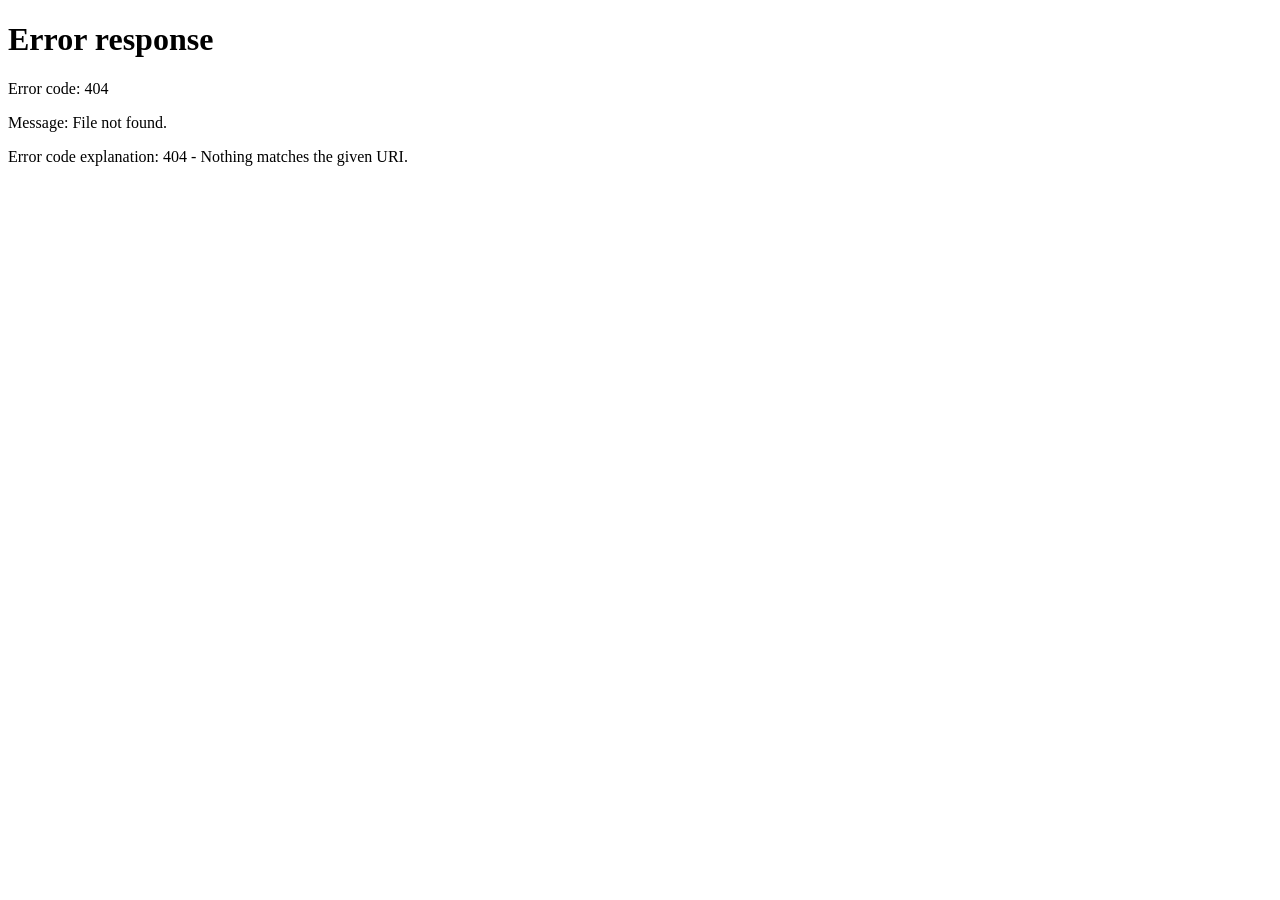
==== index.html @ f3f084a9 "Add files via upload" ====
<!DOCTYPE html>
<html lang="pt-br">
<head>
    <meta charset="UTF-8">
    <meta name="viewport" content="width=device-width, initial-scale=1.0">
    <title>Bem Bolado</title>
    <link rel="stylesheet" href="style.css">
</head>
<body>
    <!-- Loading enquanto verifica -->
    <div class="loading-container" id="loading">
        <div class="loading-spinner"></div>
        <p>Carregando...</p>
    </div>

    <!-- CONTEÚDO DE LOGIN (só aparece se já aceitou os termos) -->
    <div class="container" id="conteudoLogin" style="display: none;">
        <div class="logo-container">
            <img src="foto_logo.jpg" alt="Bem Bolado" class="logo-imagem">
        </div>
        
        <div class="buttons">
            <button id="criarContaBtn" class="btn btn-primary">CRIE UMA CONTA</button>
            <button id="temContaBtn" class="btn btn-secondary">JÁ TEM UMA CONTA?</button>
        </div>
    </div>

    <!-- Modal de Login -->
    <div id="loginModal" class="modal">
        <div class="modal-content">
            <span class="close">&times;</span>
            <h2>Login</h2>
            <form id="loginForm">
                <div class="form-group">
                    <label for="email">Email</label>
                    <input type="email" id="email" placeholder="digite o email...">
                </div>
                <div class="form-group">
                    <label for="senha">Senha</label>
                    <input type="password" id="senha" placeholder="digite a senha...">
                </div>
                <button type="submit" class="btn btn-primary btn-block">LOGIN</button>
                <div class="modal-links">
                    <a href="#" id="esqueciSenha">ESQUECEU A SENHA?</a>
                    <a href="#" id="criarContaModal">CRIE UMA CONTA</a>
                </div>
            </form>
        </div>
    </div>

    <!-- Modal de Registro -->
    <div id="registerModal" class="modal">
        <div class="modal-content">
            <span class="close">&times;</span>
            <h2>Torne-se um BOLADO!</h2>
            <h3>Crie uma Conta</h3>
            <form id="registerForm">
                <div class="form-group">
                    <label for="nomeCompleto">Nome Completo</label>
                    <input type="text" id="nomeCompleto" placeholder="digite o nome completo...">
                </div>
                <div class="form-group">
                    <label for="emailRegistro">Email</label>
                    <input type="email" id="emailRegistro" placeholder="digite o email...">
                </div>
                <div class="form-group">
                    <label for="senhaRegistro">Senha</label>
                    <input type="password" id="senhaRegistro" placeholder="digite a senha...">
                </div>
                <div class="form-group">
                    <label for="cpf">CPF</label>
                    <input type="text" id="cpf" placeholder="digite seu CPF...">
                </div>
                <button type="submit" class="btn btn-primary btn-block">CRIAR</button>
                <div class="modal-links">
                    <a href="#" id="jaTemConta">JÁ TEM UMA CONTA?</a>
                </div>
            </form>
        </div>
    </div>

    <!-- Modal de Recuperar Senha -->
    <div id="forgotModal" class="modal">
        <div class="modal-content">
            <span class="close">&times;</span>
            <h2>Recuperar Senha</h2>
            <form id="forgotForm">
                <div class="form-group">
                    <label for="emailForgot">Email</label>
                    <input type="email" id="emailForgot" placeholder="digite seu email...">
                </div>
                <button type="submit" class="btn btn-primary btn-block">ENVIAR</button>
                <div class="modal-links">
                    <a href="#" id="voltarLogin">VOLTAR AO LOGIN</a>
                </div>
            </form>
        </div>
    </div>

    <script src="script.js"></script>
    <script>
        // Verifica se o usuário já aceitou os termos
        document.addEventListener('DOMContentLoaded', function() {
            const termosAceitos = sessionStorage.getItem('termosAceitos');
            
            if (!termosAceitos) {
                // Se não aceitou, redireciona para termos.html
                window.location.href = 'termos.html';
            } else {
                // Se aceitou, mostra o conteúdo de login
                document.getElementById('loading').style.display = 'none';
                document.getElementById('conteudoLogin').style.display = 'block';
            }
        });
    </script>
</body>
</html>
---- style.css ----
* {
    margin: 0;
    padding: 0;
    box-sizing: border-box;
    font-family: 'Segoe UI', Tahoma, Geneva, Verdana, sans-serif;
}

body {
    background-color: #ffffff;
    min-height: 100vh;
    display: flex;
    align-items: center;
    justify-content: center;
}

.container {
    text-align: center;
    padding: 20px;
    width: 100%;
    max-width: 1200px;
}

.logo-container {
    margin-bottom: 60px;
    width: 100%;
    display: flex;
    justify-content: center;
}

.logo-imagem {
    max-width: 100%;
    height: auto;
    max-height: 300px;
    width: auto;
    object-fit: contain;
}

.buttons {
    display: flex;
    flex-direction: column;
    gap: 20px;
    align-items: center;
}

.btn {
    padding: 18px 50px;
    border-radius: 50px;
    font-weight: bold;
    transition: all 0.3s ease;
    border: none;
    cursor: pointer;
    font-size: 1.2em;
    letter-spacing: 1px;
    width: 100%;
    max-width: 350px;
}

.btn-primary {
    background-color: #000000;
    color: white;
    box-shadow: 0 4px 10px rgba(0, 0, 0, 0.2);
}

.btn-primary:hover {
    background-color: #333333;
    transform: scale(105%);
    box-shadow: 0 8px 20px rgba(0, 0, 0, 0.3);
}

.btn-secondary {
    background: transparent;
    color: #000000;
    border: 2px solid #000000;
}

.btn-secondary:hover {
    background-color: #000000;
    color: white;
}

/* Modais */
.modal {
    display: none;
    position: fixed;
    z-index: 1000;
    left: 0;
    top: 0;
    width: 100%;
    height: 100%;
    background-color: rgba(0, 0, 0, 0.3);
    align-items: center;
    justify-content: center;
    backdrop-filter: blur(5px);
}

.modal.show {
    display: flex;
}

.modal-content {
    background: white;
    border-radius: 20px;
    padding: 40px;
    width: 90%;
    max-width: 450px;
    position: relative;
    animation: slideIn 0.3s ease;
    box-shadow: 0 20px 60px rgba(0, 0, 0, 0.1);
}

@keyframes slideIn {
    from {
        transform: translateY(-50px);
        opacity: 0;
    }
    to {
        transform: translateY(0);
        opacity: 1;
    }
}

.close {
    position: absolute;
    right: 25px;
    top: 15px;
    font-size: 28px;
    font-weight: bold;
    color: #999;
    cursor: pointer;
    transition: color 0.3s;
}

.close:hover {
    color: #000000;
}

.modal-content h2 {
    color: #333;
    margin-bottom: 10px;
    font-size: 2em;
    position: relative;
    padding-bottom: 10px;
}

.modal-content h2:after {
    content: '';
    position: absolute;
    left: 0;
    bottom: 0;
    width: 60px;
    height: 4px;
    background-color: #000000;
    border-radius: 2px;
}

.modal-content h3 {
    color: #333333;
    font-size: 1.2em;
    margin-bottom: 30px;
    font-weight: 500;
}

.form-group {
    margin-bottom: 20px;
}

label {
    display: block;
    margin-bottom: 8px;
    color: #555;
    font-weight: 600;
}

input {
    width: 100%;
    padding: 15px;
    border: 2px solid #eaeef2;
    border-radius: 10px;
    font-size: 1em;
    transition: all 0.3s;
    background-color: #f8fafc;
}

input:focus {
    outline: none;
    border-color: #000000;
    background-color: white;
    box-shadow: 0 0 0 3px rgba(0, 0, 0, 0.1);
}

input::placeholder {
    color: #aab7c4;
    font-style: italic;
}

.btn-block {
    width: 100%;
    margin: 30px 0 20px;
    background-color: #000000;
    color: white;
}

.btn-block:hover {
    background-color: #333333;
    transform: scale(102%);
    box-shadow: 0 10px 20px rgba(0, 0, 0, 0.2);
}

.modal-links {
    display: flex;
    justify-content: space-between;
    flex-wrap: wrap;
    gap: 10px;
    margin-top: 15px;
}

.modal-links a {
    color: #000000;
    text-decoration: none;
    font-size: 0.9em;
    font-weight: 600;
    cursor: pointer;
    transition: color 0.3s;
}

.modal-links a:hover {
    color: #333333;
    text-decoration: underline;
}

/* Alertas */
.alert {
    padding: 15px;
    border-radius: 10px;
    margin-bottom: 20px;
    display: none;
    animation: fadeIn 0.3s ease;
}

@keyframes fadeIn {
    from {
        opacity: 0;
        transform: translateY(-10px);
    }
    to {
        opacity: 1;
        transform: translateY(0);
    }
}

.alert.show {
    display: block;
}

.alert-success {
    background: #e8f5e9;
    color: #2e7d32;
    border: 1px solid #a5d6a7;
}

.alert-error {
    background: #ffebee;
    color: #c62828;
    border: 1px solid #ef9a9a;
}

/* ============================================= */
/* NOVAS ADIÇÕES - LOADING E UTILITÁRIOS */
/* ============================================= */

/* Loading container */
.loading-container {
    text-align: center;
    padding: 50px;
}

.loading-spinner {
    width: 50px;
    height: 50px;
    border: 5px solid #f3f3f3;
    border-top: 5px solid #000000;
    border-radius: 50%;
    animation: spin 1s linear infinite;
    margin: 20px auto;
}

@keyframes spin {
    0% { transform: rotate(0deg); }
    100% { transform: rotate(360deg); }
}

.loading-container p {
    color: #666;
    font-size: 1.2em;
    margin-top: 20px;
}

/* Utilitários de display */
.hidden {
    display: none !important;
}

/* ============================================= */
/* Responsividade (mantida) */
/* ============================================= */
@media (max-width: 768px) {
    .logo-imagem {
        max-height: 200px;
    }
    
    .btn {
        padding: 15px 30px;
        font-size: 1.1em;
        max-width: 300px;
    }
    
    .modal-content {
        padding: 30px 20px;
        margin: 20px;
    }
    
    .modal-links {
        flex-direction: column;
        align-items: center;
        gap: 15px;
    }
    
    /* Ajustes para loading no celular */
    .loading-container {
        padding: 30px;
    }
    
    .loading-spinner {
        width: 40px;
        height: 40px;
    }
    
    .loading-container p {
        font-size: 1em;
    }
}
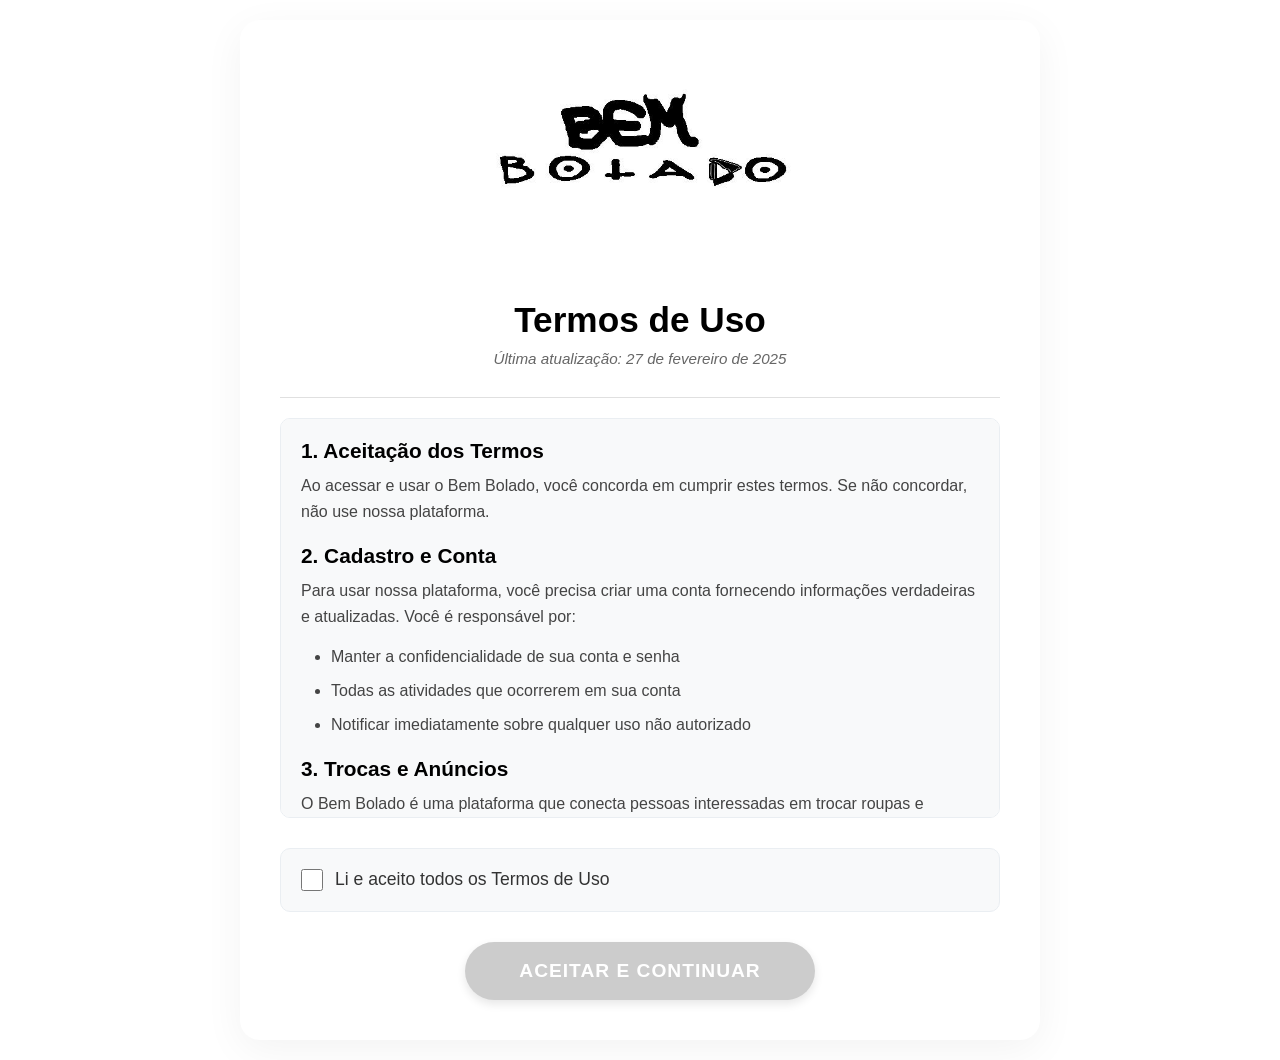
==== commit 0ff1158d: "Add files via upload" ====
--- a/index.html
+++ b/index.html
@@ -105,7 +105,7 @@
             
             if (!termosAceitos) {
                 // Se não aceitou, redireciona para termos.html
-                window.location.href = 'termos.html';
+                window.location.href = 'termo.html';
             } else {
                 // Se aceitou, mostra o conteúdo de login
                 document.getElementById('loading').style.display = 'none';
